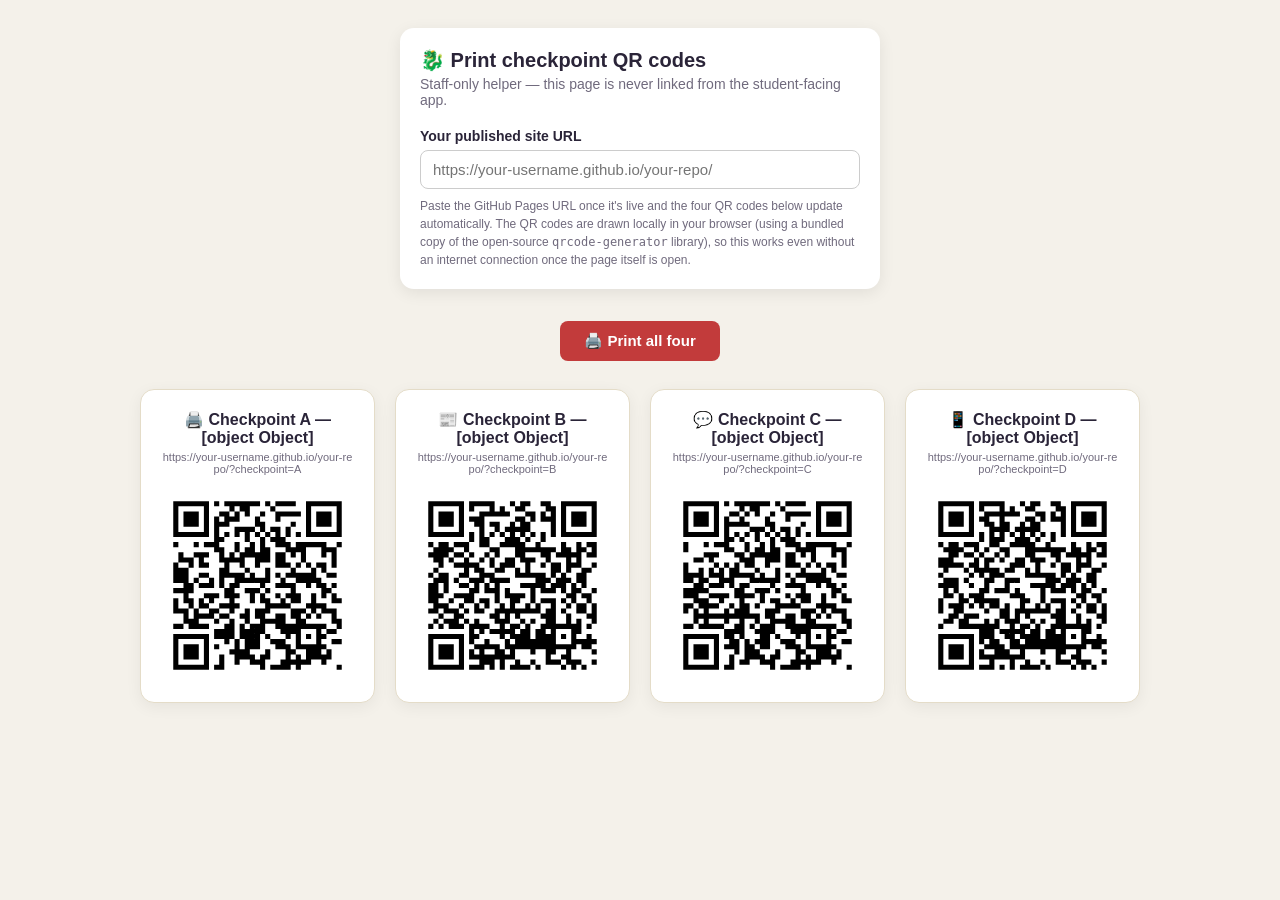
==== admin-qr-codes.html @ 297b8dbe "Add files via upload" ====
<!DOCTYPE html>
<html lang="en">
<head>
<meta charset="UTF-8" />
<meta name="viewport" content="width=device-width, initial-scale=1" />
<title>Print Checkpoint QR Codes · 火龍出巡</title>
<style>
  :root {
    --ink: #2a2438;
    --ink-soft: #706a7d;
    --red: #c23b3b;
    --line: #e4dcc8;
  }
  * { box-sizing: border-box; }
  body {
    font-family: -apple-system, BlinkMacSystemFont, "Segoe UI", Roboto, sans-serif;
    background: #f4f1ea;
    margin: 0;
    padding: 28px 20px 60px;
    color: var(--ink);
  }
  h1 { font-size: 20px; margin: 0 0 4px; }
  .subtitle { color: var(--ink-soft); font-size: 14px; margin: 0 0 20px; }
  .setup {
    max-width: 480px;
    margin: 0 auto 32px;
    background: #fff;
    padding: 20px;
    border-radius: 14px;
    box-shadow: 0 4px 16px rgba(0, 0, 0, 0.08);
  }
  label { display: block; font-weight: 600; margin-bottom: 6px; font-size: 14px; }
  input {
    width: 100%;
    padding: 10px 12px;
    font-size: 15px;
    border: 1px solid #ccc;
    border-radius: 8px;
    font-family: inherit;
  }
  .hint { font-size: 12px; color: var(--ink-soft); margin: 8px 0 0; line-height: 1.5; }
  .printbar { text-align: center; margin: 0 0 28px; }
  button {
    font-size: 15px;
    padding: 11px 24px;
    border-radius: 8px;
    border: none;
    background: var(--red);
    color: #fff;
    font-weight: 700;
    cursor: pointer;
    font-family: inherit;
  }
  .grid {
    display: grid;
    grid-template-columns: repeat(auto-fit, minmax(230px, 1fr));
    gap: 20px;
    max-width: 1000px;
    margin: 0 auto;
  }
  .qr-card {
    background: #fff;
    border: 1px solid var(--line);
    border-radius: 14px;
    padding: 20px;
    text-align: center;
    box-shadow: 0 4px 16px rgba(0, 0, 0, 0.06);
    page-break-inside: avoid;
  }
  .qr-card h2 { font-size: 16px; margin: 0 0 4px; }
  .qr-card .url { font-size: 11px; color: var(--ink-soft); margin: 0 0 14px; word-break: break-all; }
  .qr-card .qr-wrap { display: flex; justify-content: center; }
  .qr-card .qr-wrap svg { width: 100%; max-width: 220px; height: auto; }
  @media print {
    .setup, .printbar { display: none; }
    body { background: #fff; padding: 0; }
    .grid { gap: 24px; }
    .qr-card { box-shadow: none; }
  }
</style>
</head>
<body>
  <div class="setup">
    <h1>🐉 Print checkpoint QR codes</h1>
    <p class="subtitle">Staff-only helper — this page is never linked from the student-facing app.</p>
    <label for="baseUrl">Your published site URL</label>
    <input id="baseUrl" type="text" placeholder="https://your-username.github.io/your-repo/" autocomplete="off" />
    <p class="hint">Paste the GitHub Pages URL once it's live and the four QR codes below update automatically. The QR codes are drawn locally in your browser (using a bundled copy of the open-source <code>qrcode-generator</code> library), so this works even without an internet connection once the page itself is open.</p>
  </div>

  <div class="printbar">
    <button type="button" onclick="window.print()">🖨️ Print all four</button>
  </div>

  <div class="grid" id="grid"></div>

  <script src="qrcode-lib.js"></script>
  <script src="data.js"></script>
  <script>
    var gridEl = document.getElementById("grid");
    var inputEl = document.getElementById("baseUrl");
    var PLACEHOLDER = "https://your-username.github.io/your-repo/";

    function buildUrl(base, id) {
      var b = (base || "").trim() || PLACEHOLDER;
      var hasQuery = b.indexOf("?") !== -1;
      var endsInSeparator = b.charAt(b.length - 1) === "?" || b.charAt(b.length - 1) === "&";
      var sep = endsInSeparator ? "" : hasQuery ? "&" : "?";
      return b + sep + "checkpoint=" + encodeURIComponent(id);
    }

    function qrSvgFor(url) {
      var qr = qrcode(0, "M");
      qr.addData(url);
      qr.make();
      return qr.createSvgTag(5, 12);
    }

    function render() {
      var base = inputEl.value;
      var html = "";
      for (var i = 0; i < CHECKPOINTS.length; i++) {
        var cp = CHECKPOINTS[i];
        var url = buildUrl(base, cp.id);
        html +=
          '<div class="qr-card">' +
            "<h2>" + cp.icon + " Checkpoint " + cp.id + " — " + cp.name + "</h2>" +
            '<p class="url">' + url + "</p>" +
            '<div class="qr-wrap">' + qrSvgFor(url) + "</div>" +
          "</div>";
      }
      gridEl.innerHTML = html;
    }

    inputEl.addEventListener("input", render);
    render();
  </script>
</body>
</html>
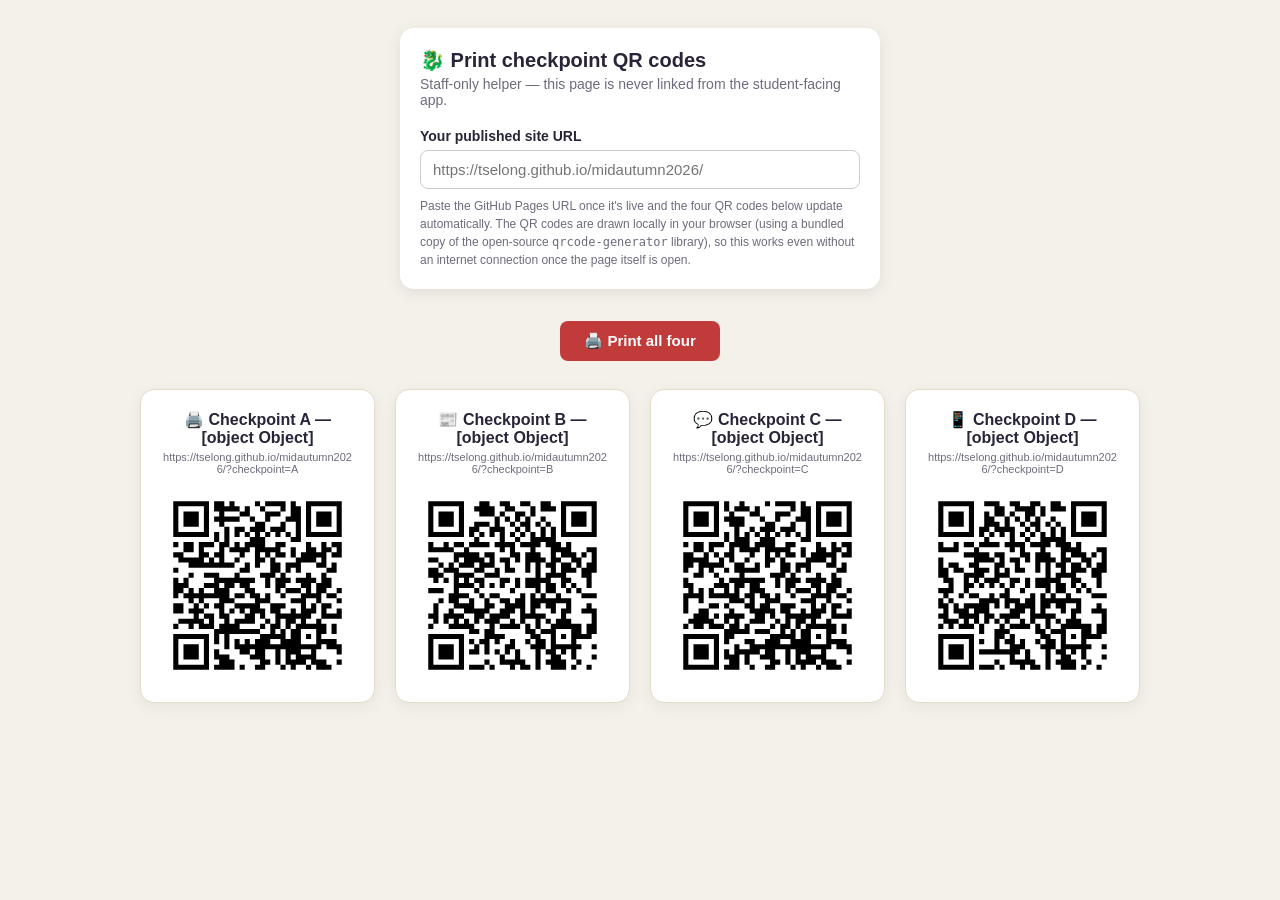
==== commit befa35af: "Add files via upload" ====
--- a/admin-qr-codes.html
+++ b/admin-qr-codes.html
@@ -84,7 +84,7 @@
     <h1>🐉 Print checkpoint QR codes</h1>
     <p class="subtitle">Staff-only helper — this page is never linked from the student-facing app.</p>
     <label for="baseUrl">Your published site URL</label>
-    <input id="baseUrl" type="text" placeholder="https://your-username.github.io/your-repo/" autocomplete="off" />
+    <input id="baseUrl" type="text" placeholder="https://tselong.github.io/midautumn2026/" autocomplete="off" />
     <p class="hint">Paste the GitHub Pages URL once it's live and the four QR codes below update automatically. The QR codes are drawn locally in your browser (using a bundled copy of the open-source <code>qrcode-generator</code> library), so this works even without an internet connection once the page itself is open.</p>
   </div>
 
@@ -99,7 +99,7 @@
   <script>
     var gridEl = document.getElementById("grid");
     var inputEl = document.getElementById("baseUrl");
-    var PLACEHOLDER = "https://your-username.github.io/your-repo/";
+    var PLACEHOLDER = "https://tselong.github.io/midautumn2026/";
 
     function buildUrl(base, id) {
       var b = (base || "").trim() || PLACEHOLDER;
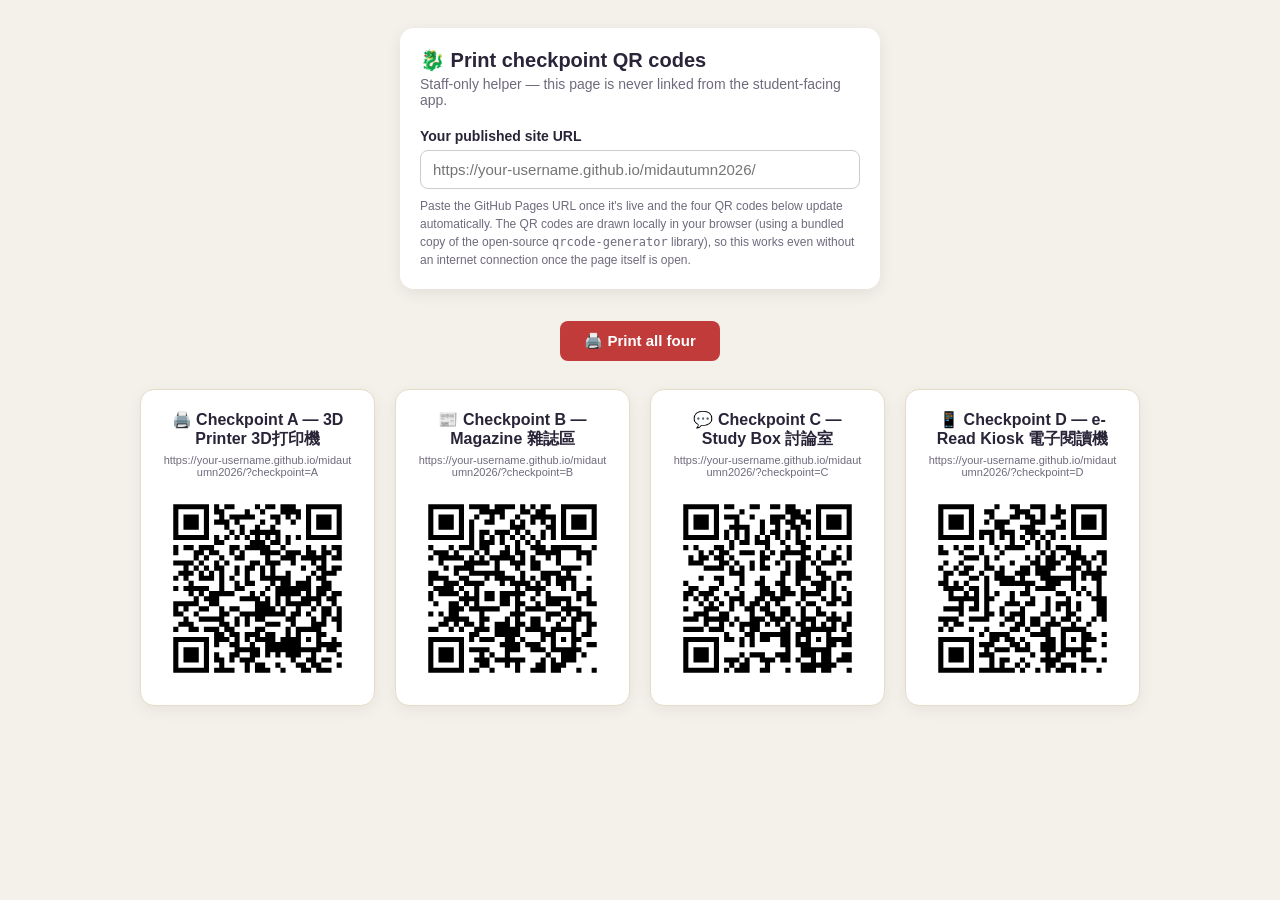
==== commit 1fca1d9c: "Fixed bugs on qrcode names" ====
--- a/admin-qr-codes.html
+++ b/admin-qr-codes.html
@@ -84,7 +84,7 @@
     <h1>🐉 Print checkpoint QR codes</h1>
     <p class="subtitle">Staff-only helper — this page is never linked from the student-facing app.</p>
     <label for="baseUrl">Your published site URL</label>
-    <input id="baseUrl" type="text" placeholder="https://tselong.github.io/midautumn2026/" autocomplete="off" />
+    <input id="baseUrl" type="text" placeholder="https://your-username.github.io/midautumn2026/" autocomplete="off" />
     <p class="hint">Paste the GitHub Pages URL once it's live and the four QR codes below update automatically. The QR codes are drawn locally in your browser (using a bundled copy of the open-source <code>qrcode-generator</code> library), so this works even without an internet connection once the page itself is open.</p>
   </div>
 
@@ -99,7 +99,7 @@
   <script>
     var gridEl = document.getElementById("grid");
     var inputEl = document.getElementById("baseUrl");
-    var PLACEHOLDER = "https://tselong.github.io/midautumn2026/";
+    var PLACEHOLDER = "https://your-username.github.io/midautumn2026/";
 
     function buildUrl(base, id) {
       var b = (base || "").trim() || PLACEHOLDER;
@@ -124,7 +124,7 @@
         var url = buildUrl(base, cp.id);
         html +=
           '<div class="qr-card">' +
-            "<h2>" + cp.icon + " Checkpoint " + cp.id + " — " + cp.name + "</h2>" +
+            "<h2>" + cp.icon + " Checkpoint " + cp.id + " — " + cp.name.en + " " + cp.name.zh + "</h2>" +
             '<p class="url">' + url + "</p>" +
             '<div class="qr-wrap">' + qrSvgFor(url) + "</div>" +
           "</div>";
